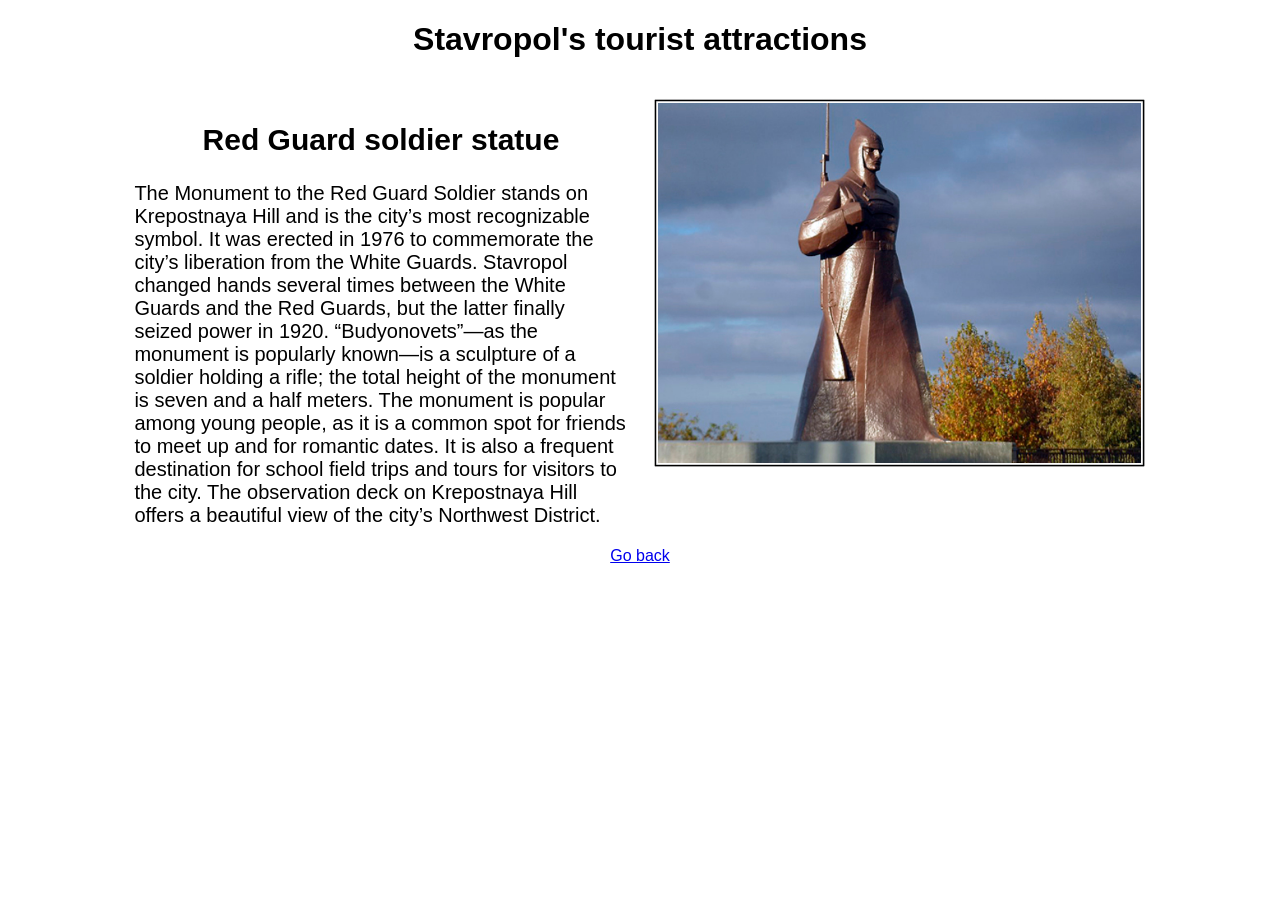
==== index1.html @ af5f2c59 "v0.1" ====
<!DOCTYPE html>
<html lang="en">
<head>
    <meta charset="UTF-8">
    <meta name="viewport" content="width=device-width, initial-scale=1.0">
    <title>Document</title>
    <link rel="stylesheet" href="style.css">
</head>
<body>
    <h1>
        Stavropol's tourist attractions
    </h1>
    </div>
    </section>
       <!--TWO COLUMN LAYOUT-->
    <section class="two-column-index1">
        <div class="info">
            <h1>Red Guard soldier statue</h1>
            <p>
               The Monument to the Red Guard Soldier stands on Krepostnaya Hill and is the city’s most recognizable symbol. It was erected in 1976 to commemorate the city’s liberation from the White Guards. Stavropol changed hands several times between the White Guards and the Red Guards, but the latter finally seized power in 1920. “Budyonovets”—as the monument is popularly known—is a sculpture of a soldier holding a rifle; the total height of the monument is seven and a half meters. The monument is popular among young people, as it is a common spot for friends to meet up and for romantic dates. It is also a frequent destination for school field trips and tours for visitors to the city. The observation deck on Krepostnaya Hill offers a beautiful view of the city’s Northwest District.
            </p>
        </div>
        <div class="image">
        <img src="./images/Red_Army_man_monument.jpg" alt="Soldat">
        </div>
    </section>
            <a href="index.html" class="btn">Go back</a>
</body>
</html>
---- style.css ----
*{
    font-family: 'Trebuchet MS', 'Lucida Sans Unicode', 'Lucida Grande', 'Lucida Sans', Arial, sans-serif;
}

img{
    width: 100%;
    border-radius: 5px;
}

.two-column-left{
    display: grid;
    grid-template-columns: 2fr 3fr;
    gap: 25px;
    width: 80%;
    margin: auto;
    margin-top: 40px;
}

.two-column-right{
    display: grid;
    grid-template-columns: 3fr 2fr;
    gap: 25px;
    width: 80%;
    margin: auto;
    margin-top: 40px;
}

.hero-image{
    height: 800px;
    background-position: center;
    background-repeat: no-repeat;
    background-size: cover;
    background-image: url(./images/F92DgTKO7KvsQBokYTSLkw.jpg);
}

.hero-text{
    color: whitesmoke;
    position: absolute;
    top: 650px;
    text-align: center;
    width: 100%;
    font-size: 4rem;
}

.info{
    font-size: 1.25em;
}

.history-heading{
    font-size: 4rem;
    background-color: grey;
    width: 50%;
    text-align: center;
    margin-left: 25%;
}

.one_column{
    display: grid;
    grid-template-columns: 1fr;
    gap: 25px;
    width: 25%;
    margin: auto;
    margin-top: 40px;
}

a {
    display: block;      /* Makes the link take up the full width */
    text-align: center;  /* Centers the text inside that full width */
}

h1{
    text-align: center;
    justify-content: center;
    display: flex;
}
.index1{
    background-color: lightyellow;
}

.parallax-container {
  background-image: url(./images/Coat_of_Arms_of_Stavropol_\(2021\).jpeg);
  height: 50vh; /* Высота на весь экран */
  background-attachment: fixed;
  background-position: center;
  background-repeat: no-repeat;
  background-size: cover;
}

.two-column-index1{
    display: grid;
    grid-template-columns: 1fr 1fr;
    gap: 25px;
    width: 80%;
    margin: auto;
    margin-top: 40px;
}
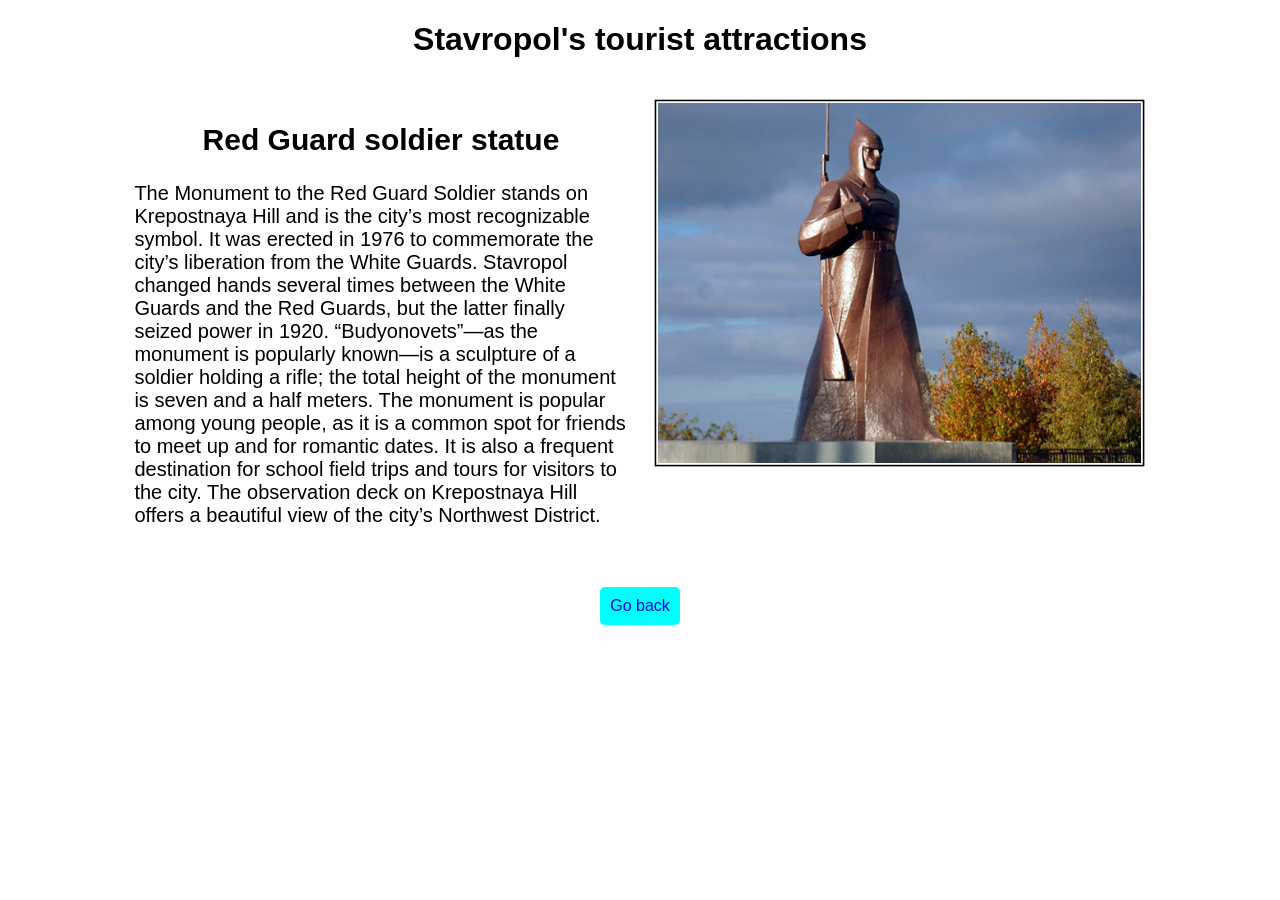
==== commit d30734a1: "v.0.4" ====
--- a/index1.html
+++ b/index1.html
@@ -24,6 +24,8 @@
         <img src="./images/Red_Army_man_monument.jpg" alt="Soldat">
         </div>
     </section>
-            <a href="index.html" class="btn">Go back</a>
+<div class="button-container">
+            <a href="index.html" class="button">Go back</a>
+</div>
 </body>
 </html>
--- a/style.css
+++ b/style.css
@@ -26,10 +26,10 @@
 }
 
 .hero-image{
-    height: 800px;
+    height: 900px;
     background-position: center;
     background-repeat: no-repeat;
-    background-size: cover;
+    background-size: 100%;
     background-image: url(./images/F92DgTKO7KvsQBokYTSLkw.jpg);
 }
 
@@ -86,6 +86,15 @@
   background-size: cover;
 }
 
+.parallax-container1 {
+  background-image: url(./images/index3top.jpg);
+  height: 50vh; /* Высота на весь экран */
+  background-attachment: fixed;
+  background-position: center;
+  background-repeat: no-repeat;
+  background-size: cover;
+}
+
 .two-column-index1{
     display: grid;
     grid-template-columns: 1fr 1fr;
@@ -93,4 +102,40 @@
     width: 80%;
     margin: auto;
     margin-top: 40px;
+}
+
+.parallax-container2 {
+background-image: url(./images/Untitled.png);
+height: 50vh; /* Высота на весь экран */
+background-attachment: fixed;
+background-position: center;
+background-repeat: no-repeat;
+background-size: cover;
+}
+
+.button{
+    display: inline-block;
+    padding: 10px;
+    background-color: aqua;
+    border-radius: 5px;
+    text-decoration: none;
+    align-items: center;
+}
+
+.button:hover{
+    display: inline-block;
+    padding: 10px;
+    background-color: rgb(103, 103, 255);
+    border-radius: 5px;
+    text-decoration: none;
+    text-align: center;
+    align-items: center;
+}
+
+.button-container {
+    display: flex;
+    justify-content: center; /* Центрирует кнопки по горизонтали */
+    gap: 20px;               /* Делает красивые отступы между кнопками */
+    margin-top: 40px;        /* Отступ от картинки сверху */
+    margin-bottom: 40px;     /* Отступ снизу страницы */
 }
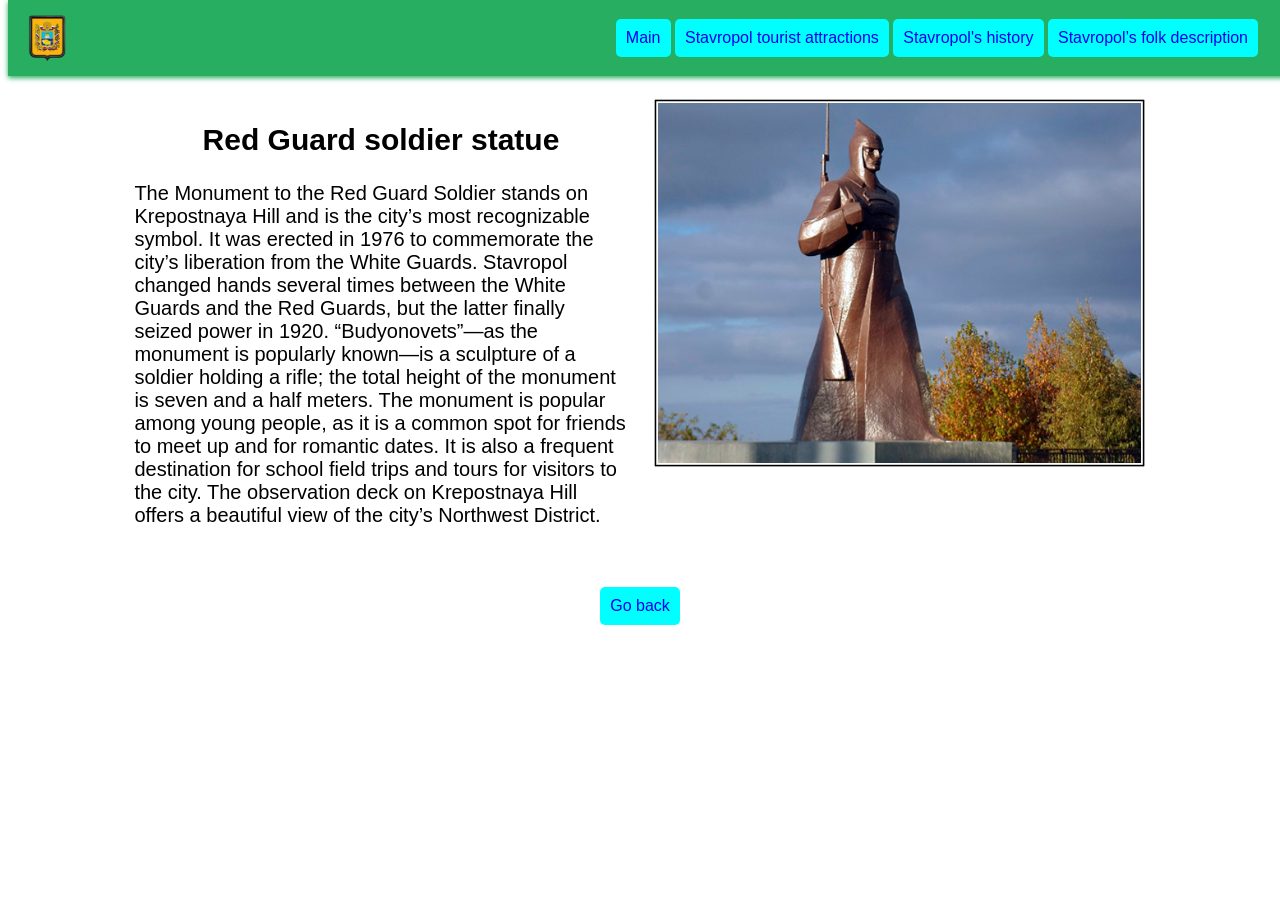
==== commit 7078c591: "v.0.5" ====
--- a/index1.html
+++ b/index1.html
@@ -7,6 +7,15 @@
     <link rel="stylesheet" href="style.css">
 </head>
 <body>
+    <header class="top-navbar">
+    <img src="./images/logo.jpg" alt="logo" style="width: 3%;;">
+  <nav class="nav-buttons" style="padding-right: 50px;">
+    <a href="index.html" class="button">Main</a>
+    <a href="index1.html" class="button">Stavropol tourist attractions</a>
+    <a href="index2.html" class="button">Stavropol's history</a>
+    <a href="index3.html" class="button">Stavropol’s folk description</a>
+  </nav>
+</header>
     <h1>
         Stavropol's tourist attractions
     </h1>
--- a/style.css
+++ b/style.css
@@ -138,4 +138,33 @@
     gap: 20px;               /* Делает красивые отступы между кнопками */
     margin-top: 40px;        /* Отступ от картинки сверху */
     margin-bottom: 40px;     /* Отступ снизу страницы */
+}
+
+.top-navbar {
+  display: flex;
+  justify-content: space-between;
+  align-items: center;
+  background-color: rgb(39, 174, 96); /* Темно-синий цвет панели */
+  padding: 15px 20px;
+  position: fixed; /* Панель остается вверху при скролле */
+  top: 0;
+  width: 100%;
+  z-index: 1000;
+  box-shadow: 0 2px 5px rgb(39, 174, 96);
+  gap: 20px;
+}
+
+.logo-picture {
+    background-image: url(images/logo.jpg);
+}
+
+/* Стили логотипа */
+.logo {
+    background-image: url(images/logo.jpg);
+}
+
+hr {
+    border: none;               /* Убираем стандартную рамку */
+  border-top: 30px solid rgb(39, 174, 96); /* Задаем толщину (2px), тип (solid — сплошная) и цвет (#000 — черный) */
+  margin: 20px 0;   
 }
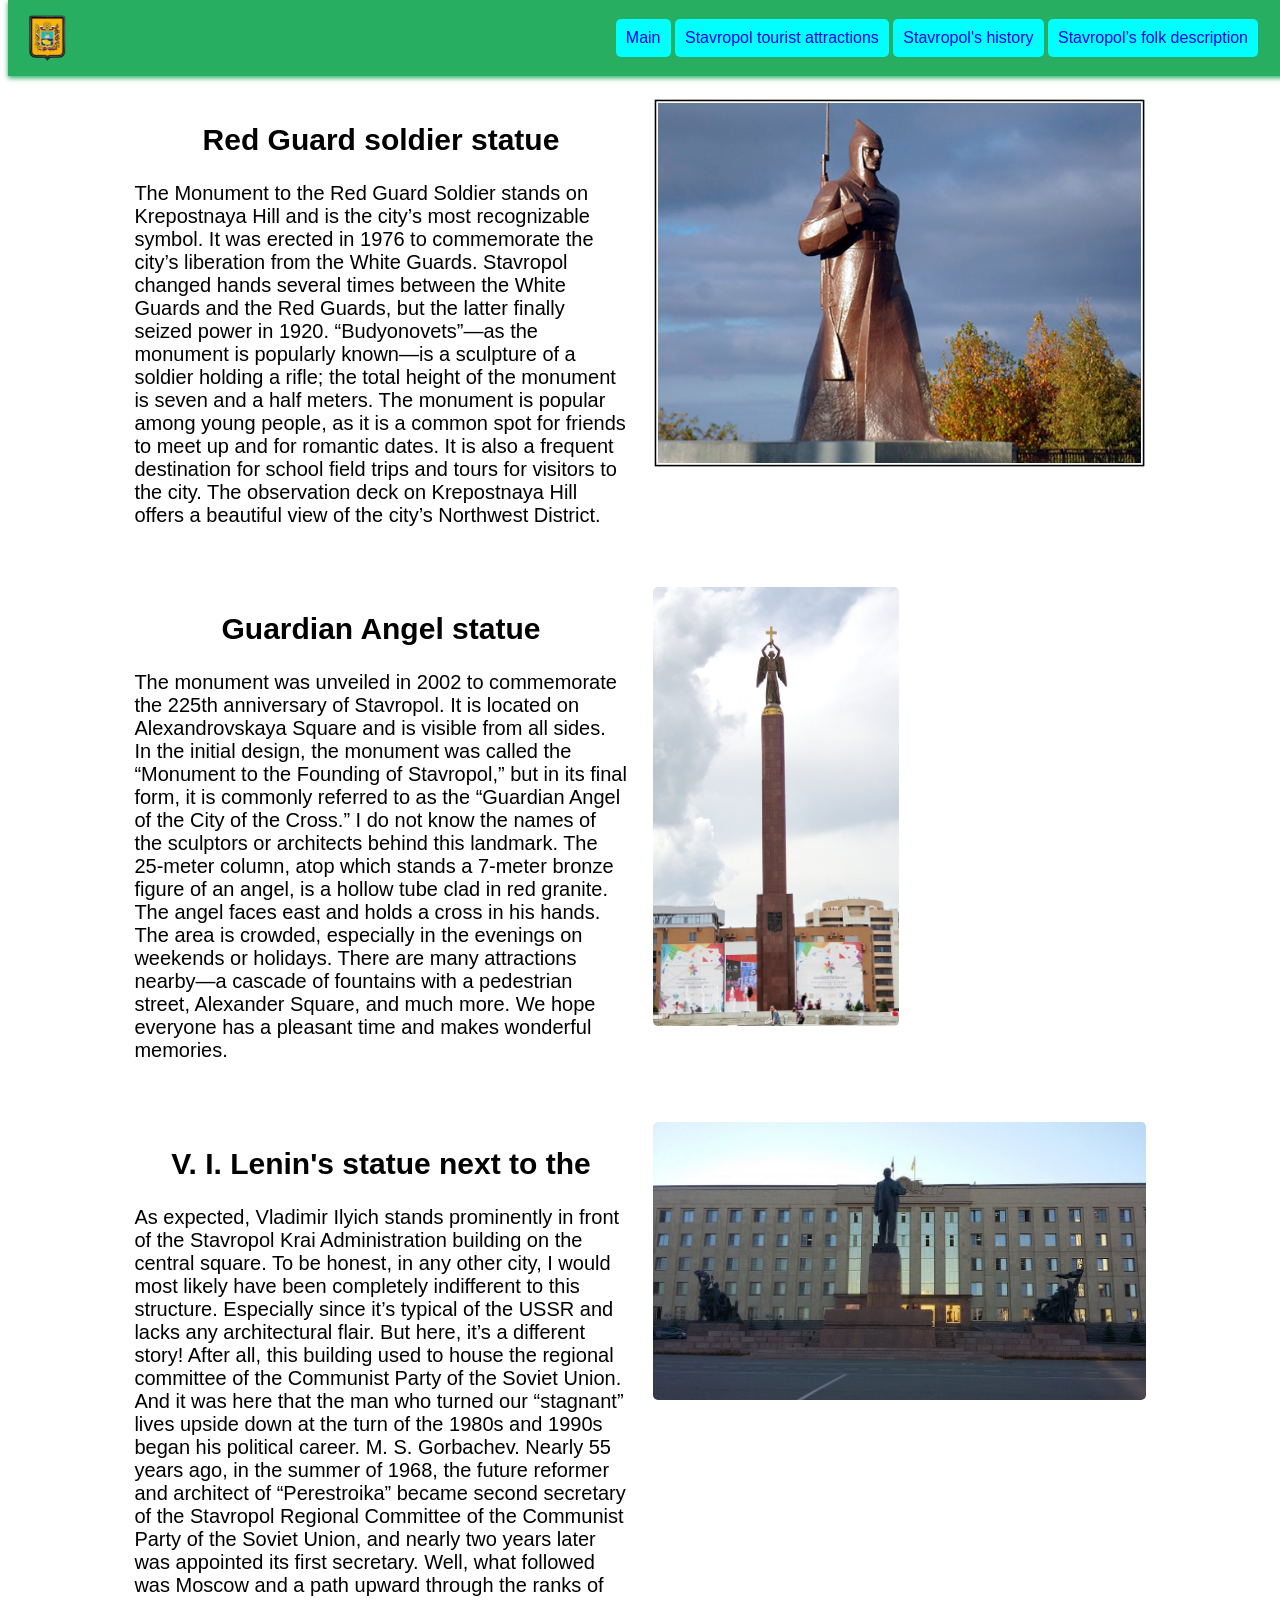
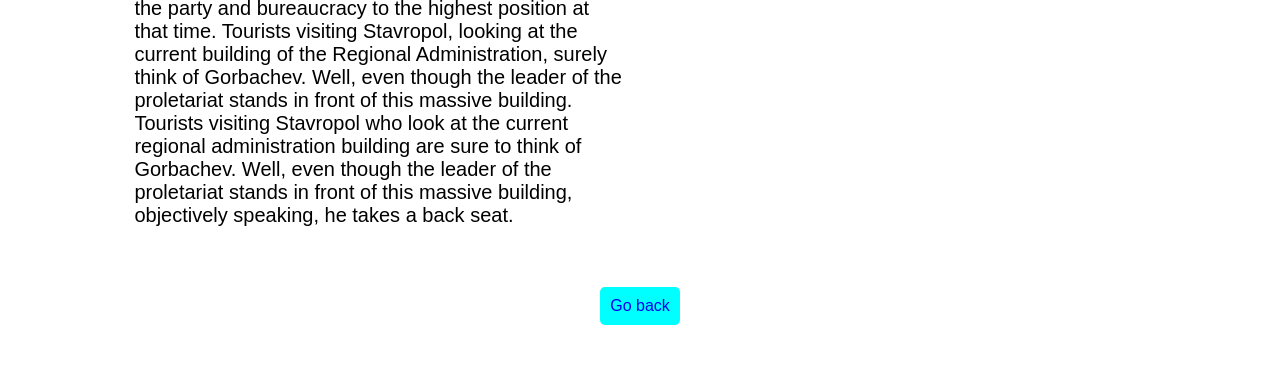
==== commit 6afdc160: "v0.6" ====
--- a/index1.html
+++ b/index1.html
@@ -33,6 +33,34 @@
         <img src="./images/Red_Army_man_monument.jpg" alt="Soldat">
         </div>
     </section>
+
+       <!--TWO COLUMN LAYOUT-->
+    <section class="two-column-index1">
+        <div class="info">
+            <h1>Guardian Angel statue</h1>
+            <p>
+               The monument was unveiled in 2002 to commemorate the 225th anniversary of Stavropol. It is located on Alexandrovskaya Square and is visible from all sides. In the initial design, the monument was called the “Monument to the Founding of Stavropol,” but in its final form, it is commonly referred to as the “Guardian Angel of the City of the Cross.” I do not know the names of the sculptors or architects behind this landmark. The 25-meter column, atop which stands a 7-meter bronze figure of an angel, is a hollow tube clad in red granite. The angel faces east and holds a cross in his hands. The area is crowded, especially in the evenings on weekends or holidays. There are many attractions nearby—a cascade of fountains with a pedestrian street, Alexander Square, and much more. We hope everyone has a pleasant time and makes wonderful memories.
+
+        </div>
+        <div class="image">
+        <img src="./images/caption.jpg" alt="angel" style="width: 50%;">
+        </div>
+    </section>
+
+     <!--TWO COLUMN LAYOUT-->
+    <section class="two-column-index1">
+        <div class="info">
+            <h1>V. I. Lenin's statue next to the </h1>
+            <p>
+               As expected, Vladimir Ilyich stands prominently in front of the Stavropol Krai Administration building on the central square. To be honest, in any other city, I would most likely have been completely indifferent to this structure. Especially since it’s typical of the USSR and lacks any architectural flair. But here, it’s a different story! After all, this building used to house the regional committee of the Communist Party of the Soviet Union. And it was here that the man who turned our “stagnant” lives upside down at the turn of the 1980s and 1990s began his political career.  M. S. Gorbachev. Nearly 55 years ago, in the summer of 1968, the future reformer and architect of “Perestroika” became second secretary of the Stavropol Regional Committee of the Communist Party of the Soviet Union, and nearly two years later was appointed its first secretary. Well, what followed was Moscow and a path upward through the ranks of the party and bureaucracy to the highest position at that time. Tourists visiting Stavropol, looking at the current building of the Regional Administration, surely think of Gorbachev. Well, even though the leader of the proletariat stands in front of this massive building. Tourists visiting Stavropol who look at the current regional administration building are sure to think of Gorbachev. Well, even though the leader of the proletariat stands in front of this massive building, objectively speaking, he takes a back seat.
+
+
+
+        </div>
+        <div class="image">
+        <img src="./images/caption (1).jpg" alt="angel" style="width: 100%;">
+        </div>
+    </section>
 <div class="button-container">
             <a href="index.html" class="button">Go back</a>
 </div>
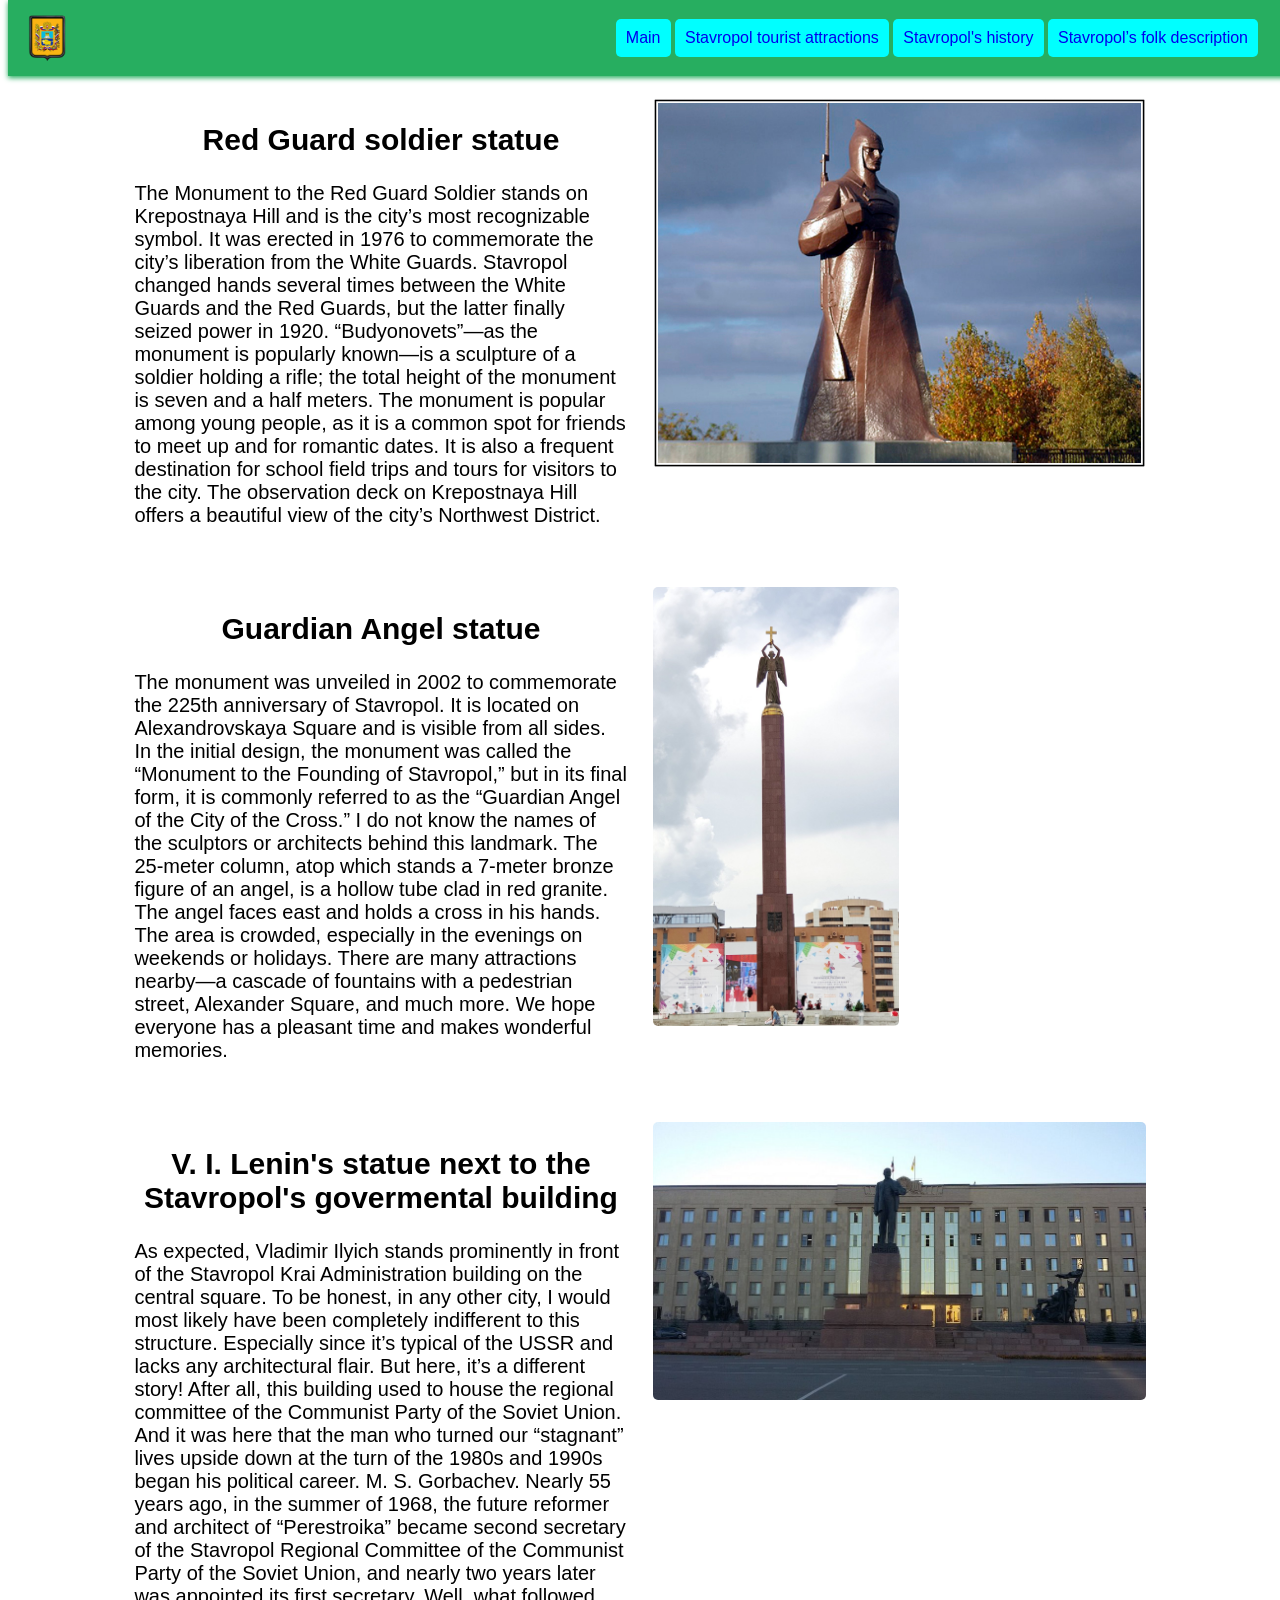
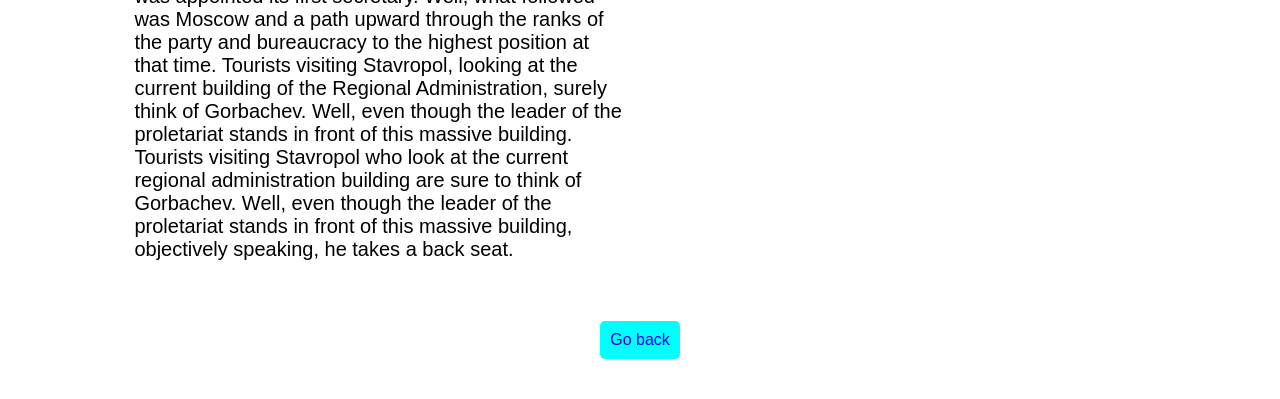
==== commit 7186c029: "v1.0" ====
--- a/index1.html
+++ b/index1.html
@@ -50,7 +50,7 @@
      <!--TWO COLUMN LAYOUT-->
     <section class="two-column-index1">
         <div class="info">
-            <h1>V. I. Lenin's statue next to the </h1>
+            <h1>V. I. Lenin's statue next to the Stavropol's govermental building</h1>
             <p>
                As expected, Vladimir Ilyich stands prominently in front of the Stavropol Krai Administration building on the central square. To be honest, in any other city, I would most likely have been completely indifferent to this structure. Especially since it’s typical of the USSR and lacks any architectural flair. But here, it’s a different story! After all, this building used to house the regional committee of the Communist Party of the Soviet Union. And it was here that the man who turned our “stagnant” lives upside down at the turn of the 1980s and 1990s began his political career.  M. S. Gorbachev. Nearly 55 years ago, in the summer of 1968, the future reformer and architect of “Perestroika” became second secretary of the Stavropol Regional Committee of the Communist Party of the Soviet Union, and nearly two years later was appointed its first secretary. Well, what followed was Moscow and a path upward through the ranks of the party and bureaucracy to the highest position at that time. Tourists visiting Stavropol, looking at the current building of the Regional Administration, surely think of Gorbachev. Well, even though the leader of the proletariat stands in front of this massive building. Tourists visiting Stavropol who look at the current regional administration building are sure to think of Gorbachev. Well, even though the leader of the proletariat stands in front of this massive building, objectively speaking, he takes a back seat.
 
